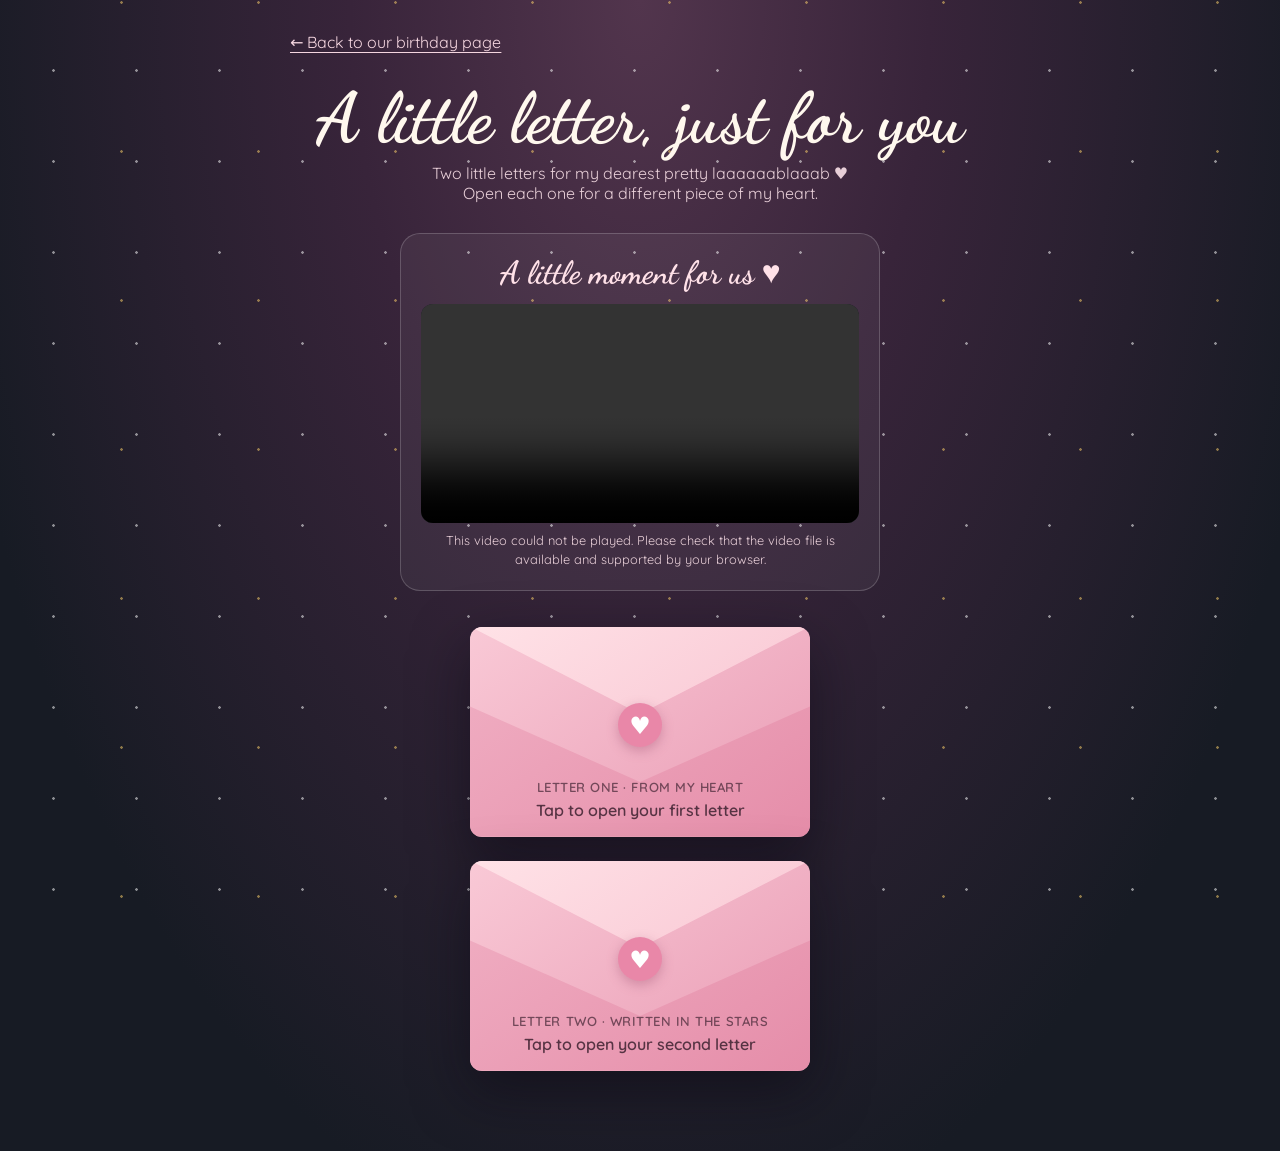
==== letter.html @ aec0d4db "Add interactive letter pages with envelope animations and birthday video - Create separate letter.ht" ====
<!DOCTYPE html>
<html lang="en">
<head>
<meta charset="utf-8">
<meta name="viewport" content="width=device-width, initial-scale=1">
<meta name="theme-color" content="#171b24">
<title>A Birthday Letter for My Love</title>
<link rel="preconnect" href="https://fonts.googleapis.com">
<link rel="preconnect" href="https://fonts.gstatic.com" crossorigin>
<link href="https://fonts.googleapis.com/css2?family=Dancing+Script:wght@600;700&family=Quicksand:wght@500;600&display=swap" rel="stylesheet">
<style>
:root{color-scheme:dark;--night:#171b24;--plum:#38243a;--ink:#463746;--paper:#fff8ee;--rose:#e987a8;--gold:#ffd36d}
*{box-sizing:border-box}
body{margin:0;min-height:100vh;padding:32px 16px 56px;background:radial-gradient(ellipse at 50% 0%,#52354d 0,var(--plum) 32%,var(--night) 78%);color:#fff8ee;font-family:Quicksand,system-ui,sans-serif}
body::before{content:"";position:fixed;inset:0;pointer-events:none;opacity:.5;background-image:radial-gradient(#fff 1px,transparent 1.5px),radial-gradient(#ffd36d 1px,transparent 1.5px);background-size:83px 91px,137px 149px;background-position:12px 25px,53px 77px}
body.zooming{overflow:hidden}
body.zooming .back,body.zooming .intro,body.zooming .video-section,body.zooming .envelope-wrap .envelope:not(.is-zooming),body.zooming .letter{opacity:0;transition:opacity .3s ease}
body.reading .back,body.reading .intro,body.reading .video-section,body.reading .envelope-wrap{display:none}
main{position:relative;width:min(100%,700px);margin:0 auto}
.back{display:inline-block;margin:0 0 30px;color:#f5d6e0;text-underline-offset:4px}
.intro{text-align:center;margin:0 auto 30px}
.intro h1,.letter h2{font-family:"Dancing Script",cursive}
.intro h1{font-size:clamp(2.5rem,9vw,4.4rem);line-height:1.04;margin:0 0 8px}
.intro p{margin:0;color:#e8cfd8}
.video-section{max-width:480px;margin:0 auto 36px;padding:20px;border:1px solid #ffffff30;border-radius:20px;background:#ffffff0d;text-align:center}
.video-section h2{margin:0 0 12px;color:#ffe1e8;font:700 2rem "Dancing Script",cursive}
.video-section video{display:block;width:100%;max-height:60vh;border-radius:12px;background:#171b24}
.video-section p{margin:8px 0 0;color:#e8cfd8;font-size:.8rem;line-height:1.5}
.envelope-wrap{display:grid;place-items:center;margin:24px auto}
.envelope{position:relative;isolation:isolate;width:min(88vw,340px);height:210px;padding:0;overflow:visible;border:0;border-radius:12px;background:transparent;color:#563343;box-shadow:0 20px 55px #09081180;cursor:pointer;font:600 1rem Quicksand,system-ui,sans-serif;transition:transform .2s,box-shadow .2s}
.envelope:hover{transform:translateY(-4px);box-shadow:0 26px 65px #09081199}
.envelope:focus-visible,.back:focus-visible{outline:3px solid var(--gold);outline-offset:5px}
.envelope-back,.envelope-front,.envelope-flap,.paper-slip{position:absolute;left:0;width:100%}
.envelope-back{inset:0;border-radius:12px;background:linear-gradient(145deg,#f9c9d6,#e99bb4)}
.paper-slip{z-index:2;bottom:22px;left:12%;display:grid;width:76%;height:145px;place-items:center;border-radius:6px 6px 0 0;background:var(--paper);color:#8f4c69;box-shadow:0 3px 12px #56334330;font-family:"Dancing Script",cursive;font-size:1.45rem;opacity:0;pointer-events:none}
.envelope-front{z-index:3;bottom:0;height:62%;border-radius:0 0 12px 12px;background:linear-gradient(145deg,#efabc0,#e58da9);clip-path:polygon(0 100%,0 0,50% 58%,100% 0,100% 100%)}
.envelope-flap{z-index:4;top:0;height:112px;border-radius:12px 12px 0 0;background:linear-gradient(145deg,#ffe2e7,#f8c5d2);clip-path:polygon(0 0,100% 0,50% 78%);transform-origin:top;backface-visibility:hidden}
.seal{position:absolute;z-index:5;top:76px;left:50%;display:grid;place-items:center;width:44px;height:44px;border-radius:50%;transform:translateX(-50%);background:var(--rose);color:white;font-size:1.5rem;box-shadow:0 4px 12px #9f527266}
.envelope-name,.envelope-label{position:absolute;z-index:5;left:0;width:100%;display:block;padding:0 10px;text-align:center}
.envelope-name{bottom:42px;font-size:.82rem;letter-spacing:.04em;text-transform:uppercase;opacity:.8}
.envelope-label{bottom:17px}
.envelope.is-open .paper-slip{opacity:1}
.envelope.is-open .paper-slip{transform:translateY(-78px)}
.envelope.is-open .envelope-flap{transform:rotateX(180deg)}
.envelope.is-open .seal{opacity:0}
.envelope.is-zooming{position:fixed;z-index:20;top:0;left:0;margin:0;animation:zoom-through 1.6s ease-in-out forwards}
.envelope.is-zooming .paper-slip{animation:letter-emerge 1.1s cubic-bezier(.2,.8,.2,1) forwards;opacity:1}
.envelope.is-zooming .envelope-flap{animation:flap-open .45s ease-in forwards}
.envelope.is-zooming .seal{animation:seal-open .35s ease forwards}
.letter[hidden]{display:none}
.letter{margin:0 auto;padding:clamp(24px,6vw,50px);border-radius:8px;background:var(--paper);color:var(--ink);box-shadow:0 22px 70px #08071080;line-height:1.85;font-size:1rem}
.letter h2{margin:0 0 22px;text-align:center;color:#8f4c69;font-size:clamp(2.2rem,7vw,3rem);line-height:1.1}
.letter p{margin:0 0 1.1em}
.letter .poem{padding:18px 0;margin:20px auto;text-align:center;color:#784b67;font-family:"Dancing Script",cursive;font-size:1.4rem;line-height:1.55}
.letter .poem p{margin:0 0 .75em}
.letter .signoff{margin-top:24px;text-align:right;color:#8f4c69;font-family:"Dancing Script",cursive;font-size:1.7rem;line-height:1.4}
.letter .closing{margin-top:20px;text-align:center;color:#8f4c69;font-family:"Dancing Script",cursive;font-size:1.65rem}
.fold,.next-letter{display:block;margin:22px auto 0;padding:11px 20px;border:0;border-radius:99px;background:#563343;color:#fff8ee;font:600 .95rem Quicksand,system-ui,sans-serif;cursor:pointer}
.fold:focus-visible,.next-letter:focus-visible{outline:3px solid #d87c9b;outline-offset:3px}
@media (prefers-reduced-motion:no-preference){.letter:not([hidden]){animation:appear .65s ease both}.letter.letter-pop{animation:letter-pop .65s cubic-bezier(.2,1.35,.35,1) both}.seal{animation:heartbeat 2s ease-in-out infinite}}
@keyframes appear{from{opacity:0;transform:translateY(14px)}to{opacity:1;transform:translateY(0)}}
@keyframes heartbeat{50%{transform:translateX(-50%) scale(1.08)}}
@keyframes letter-emerge{from{opacity:0;transform:translateY(0)}to{opacity:1;transform:translateY(-78px)}}
@keyframes flap-open{to{transform:rotateX(180deg)}}
@keyframes zoom-through{
0%,25%{transform:translate(var(--start-x),var(--start-y)) scale(1);opacity:1}
55%{transform:translate(calc(50vw - 50%),calc(50vh - 50%)) scale(1.3);opacity:1}
90%{transform:translate(calc(50vw - 50%),calc(50vh - 50%)) scale(7);opacity:1}
100%{transform:translate(calc(50vw - 50%),calc(50vh - 50%)) scale(9);opacity:0}
}
@keyframes seal-open{to{opacity:0;transform:translateX(-50%) scale(.6)}}
@keyframes letter-pop{from{opacity:0;transform:translateY(36px) scale(.72)}to{opacity:1;transform:translateY(0) scale(1)}}
@media (prefers-reduced-motion:reduce){*,*::before,*::after{scroll-behavior:auto!important}}
</style>
</head>
<body>
<main>
<a class="back" href="index.html">← Back to our birthday page</a>
<header class="intro">
<h1>A little letter, just for you</h1>
<p>Two little letters for my dearest pretty laaaaaablaaab ♥<br>Open each one for a different piece of my heart.</p>
</header>
<section class="video-section" aria-labelledby="video-title">
<h2 id="video-title">A little moment for us ♥</h2>
<video id="memory-video" controls playsinline preload="metadata" autoplay muted src="video/50b1204d-c2b8-4afb-bb21-424cca010d5f.mp4">Your browser does not support video playback.</video>
<p id="video-status" role="status" aria-live="polite"></p>
</section>
<div class="envelope-wrap">
<button class="envelope letter-toggle" type="button" aria-expanded="false" aria-controls="birthday-letter" data-open-label="Your first letter is open ♥" data-closed-label="Tap to open your first letter">
<span class="envelope-back" aria-hidden="true"></span>
<span class="paper-slip" aria-hidden="true">A little note for you ♥</span>
<span class="envelope-front" aria-hidden="true"></span>
<span class="envelope-flap" aria-hidden="true"></span>
<span class="seal" aria-hidden="true">♥</span>
<span class="envelope-name">Letter one · From my heart</span>
<span class="envelope-label">Tap to open your first letter</span>
</button>
</div>
<article class="letter" id="birthday-letter" hidden>
<h2 tabindex="-1">To my dearest pretty laaaaaablaaab,</h2>
<p>Happy birthday, my love! Today is your day, and you are sooo pretty, laaaaaablaaab—just like always. I'm so happy nga nagkuyog ta and that we got to celebrate your birthday together. Sunod, I'll make sure nga mas mapa-happy pa nato imong celebration.</p>
<p>Thank you, love, for everything. Layo na ta'g naabot, pero layo pa ta'g journey—and through every part of it, I'll be with you always. I will love you no matter what happens. I want to keep putting a smile on your face and loving you for the rest of my life. I know words aren't enough, but I promise nga paningkamotan nako nga tinuod ang tanan nakong gisulti.</p>
<p>You light up my world, laaaaaablaaab, and you are so important to me. I want to see you smiling and being your true self. Naa gyud tay ups and downs, but remember: sa tanang seasons nga atong nalabyan ug malabyan pa, naa ra gihapon ko sa imong kilid. I may not always know what you're struggling with, but naa ra ko pirmi—ready maminaw, mo-comfort nimo, ug moatiman nimo.</p>
<p>I treat you as my queen and my princess, and no one could ever replace you. I'm so sure of us, love. I know we're still young, and marrying each other takes time and patience. I'll wait patiently, keep improving myself, and work toward becoming a better boyfriend—and someday, husband. I have my imperfections, laaaaaablaaab, but I'm willing to grow into a better version of myself and build a life with you, especially with God at the center of it.</p>
<p>Kapila na nako ni gisulti, but I really mean it: tinood ang tanan nakong gipang-ingon. Bawi ra ko, ha, love. Thank you for staying and for choosing me despite our arguments and the problems we've been through. Even when we're both tired—physically or mentally—naa ra gihapon ko sa imong side. We can rest together, love.</p>
<p>I may not have a physical gift for you, but I can give you my loyalty and my love, for as long as I live. I see my future in your eyes, and I want to stand by your side while we reach our plans and dreams together.</p>
<p>I love everything about you: how you treat and understand me; the way you smile, think, laugh, and speak; your eyes, your lips, and your beautiful personality. Ikaw ang usa sa mga rason nga nausab ko ug naningkamot ko mahimong mas maayo pa. I love how you always look for a way to fix things when we have problems—like when you helped me look for a way to sort out my tuition. Thank you for caring that much.</p>
<p>I love our silly moments and every moment we spend together. I love how you prioritize and care for your family and your education. I love how you love my family, too. Kasabot ko nga usahay maulaw ka, and that's okay, laaaaaablaaab—kasabot ra ko nimo, ug gihigugma gihapon tika. I love the little ways you comfort me, like patting my head or my back when I have a problem. I appreciate you so much, forever and ever, my beautiful birthday girl.</p>
<p>I want to see you win, laaaaaablaaab, and I'll always be your number one supporter. We'll worship God together and be thankful for His blessings and guidance. I love you, I miss you, and I'll stay by your side—always.</p>
<p>Happy birthday once again, my love! Amping ka always, ha. I know you might be asleep right now, but I wanted you to wake up knowing just how much I love you.</p>
<p class="closing">I looovee you soo much, my beautiful birthday girl ♥</p>
<p class="signoff">Forever yours,<br>your love</p>
<button class="next-letter" type="button">Next letter ♥</button>
<button class="fold" id="fold-letter" type="button">Fold the letter</button>
</article>
<div class="envelope-wrap">
<button class="envelope letter-toggle" type="button" aria-expanded="false" aria-controls="star-letter" data-open-label="Your second letter is open ♥" data-closed-label="Tap to open your second letter">
<span class="envelope-back" aria-hidden="true"></span>
<span class="paper-slip" aria-hidden="true">A little note for you ♥</span>
<span class="envelope-front" aria-hidden="true"></span>
<span class="envelope-flap" aria-hidden="true"></span>
<span class="seal" aria-hidden="true">♥</span>
<span class="envelope-name">Letter two · Written in the stars</span>
<span class="envelope-label">Tap to open your second letter</span>
</button>
</div>
<article class="letter" id="star-letter" hidden>
<h2 tabindex="-1">To my favorite light,</h2>
<div class="poem" aria-label="A poem about our love">
<p>Out in the dark where the galaxies turn,<br>A million distant beacons burn,<br>Spinning through time in a silver haze,<br>Chasing the warmth of brighter days.</p>
<p>Yet out of all the stars I’ve known,<br>None shine as soft as what we’ve grown,<br>A steady light through thick and thin,<br>The sweetest place I’ve ever been.</p>
<p>You are the gravity holding me near,<br>The calm in the rush of every year,<br>The hand I reach for in the night,<br>My forever home, my favorite light.</p>
</div>
<p class="closing">Happy birthday, my love. You will always be my favorite light. ♥</p>
<p class="signoff">All my love,<br>forever yours</p>
<button class="fold" type="button">Fold the letter</button>
</article>
</main>
<script>
(function(){
  var buttons=document.querySelectorAll('.letter-toggle');
  var letters=document.querySelectorAll('.letter');
  var video=document.getElementById('memory-video');
  var videoStatus=document.getElementById('video-status');
  var transitioning=false;
  video.addEventListener('play',function(){video.muted=false});
  video.addEventListener('error',function(){
    videoStatus.textContent='This video could not be played. Please check that the video file is available and supported by your browser.';
  });
  function resetLetters(){
    Array.prototype.forEach.call(letters,function(letter){
      letter.hidden=true;
      letter.classList.remove('letter-pop');
    });
    Array.prototype.forEach.call(buttons,function(button){
      button.classList.remove('is-open');
      button.setAttribute('aria-expanded','false');
      button.querySelector('.envelope-label').textContent=button.getAttribute('data-closed-label');
    });
  }
  function openLetter(openButton,fromNext){
    if(transitioning)return;
    transitioning=true;
    video.pause();
    var rect=openButton.getBoundingClientRect();
    var startX=fromNext?(window.innerWidth-Math.min(window.innerWidth*.88,340))/2:rect.left;
    var startY=fromNext?(window.innerHeight-210)/2:rect.top;
    openButton.style.setProperty('--start-x',startX+'px');
    openButton.style.setProperty('--start-y',startY+'px');
    resetLetters();
    var letter=document.getElementById(openButton.getAttribute('aria-controls'));
    var label=openButton.querySelector('.envelope-label');
    document.body.classList.remove('reading');
    document.body.classList.add('zooming');
    openButton.classList.add('is-zooming');
    openButton.disabled=true;
    label.textContent='Opening your letter...';
    function revealLetter(){
      openButton.removeEventListener('animationend',onZoomEnd);
      document.body.classList.remove('zooming');
      document.body.classList.add('reading');
      openButton.classList.remove('is-zooming');
      openButton.classList.add('is-open');
      openButton.disabled=false;
      openButton.setAttribute('aria-expanded','true');
      label.textContent=openButton.getAttribute('data-open-label');
      letter.hidden=false;
      letter.classList.add('letter-pop');
      letter.scrollIntoView({behavior:'auto',block:'start'});
      letter.querySelector('h2').focus({preventScroll:true});
      transitioning=false;
    }
    function onZoomEnd(event){
      if(event.target===openButton&&event.animationName==='zoom-through'){revealLetter();}
    }
    if(window.matchMedia('(prefers-reduced-motion: reduce)').matches){revealLetter();}
    else{openButton.addEventListener('animationend',onZoomEnd);}
  }
  Array.prototype.forEach.call(buttons,function(openButton){
    var letter=document.getElementById(openButton.getAttribute('aria-controls'));
    openButton.addEventListener('click',function(){openLetter(openButton,false)});
    letter.querySelector('.fold').addEventListener('click',function(){
      resetLetters();
      document.body.classList.remove('reading');
      openButton.focus();
      openButton.scrollIntoView({behavior:'auto',block:'center'});
    });
  });
  document.querySelector('.next-letter').addEventListener('click',function(){openLetter(buttons[1],true)});
})();
</script>
</body>
</html>
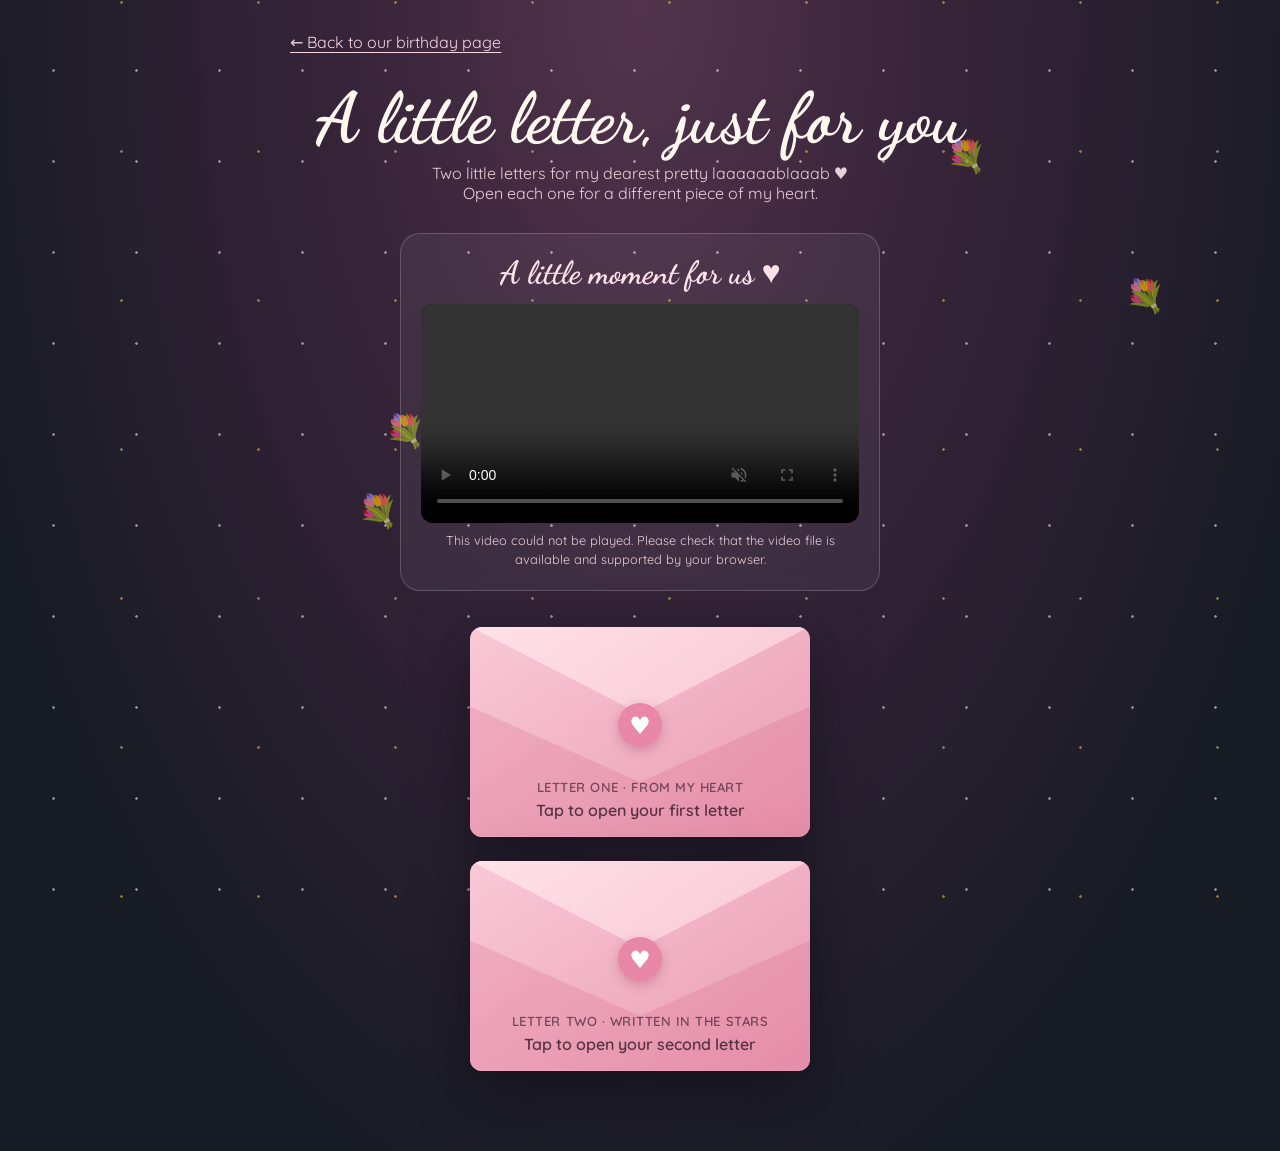
==== commit 0ea4e8ef: "Add romantic flower animations to letter pages - Floating petals fall continuously from top of page " ====
--- a/letter.html
+++ b/letter.html
@@ -70,10 +70,21 @@
 }
 @keyframes seal-open{to{opacity:0;transform:translateX(-50%) scale(.6)}}
 @keyframes letter-pop{from{opacity:0;transform:translateY(36px) scale(.72)}to{opacity:1;transform:translateY(0) scale(1)}}
-@media (prefers-reduced-motion:reduce){*,*::before,*::after{scroll-behavior:auto!important}}
+@keyframes float-petal{0%{opacity:0;transform:translateY(-20px) translateX(0) rotate(0deg)}10%{opacity:1}90%{opacity:1}100%{opacity:0;transform:translateY(100vh) translateX(80px) rotate(360deg)}}
+@keyframes sway{0%,100%{transform:translateX(0)}50%{transform:translateX(20px)}}
+@keyframes bloom{0%{transform:scale(0) rotate(0deg)}50%{transform:scale(1.1)}100%{transform:scale(1) rotate(360deg)}}
+@keyframes glow-pulse{0%,100%{opacity:.6}50%{opacity:1}}
+.flower-scene{position:fixed;inset:0;pointer-events:none;z-index:0;overflow:hidden}
+.flower-scene.reading{z-index:0}
+.petal{position:absolute;font-size:1.5rem;opacity:0;will-change:transform}
+.flower{position:absolute;font-size:2rem;opacity:.7;will-change:transform}
+.daisy{animation:sway 4s ease-in-out infinite,glow-pulse 3s ease-in-out infinite}
+.rose{animation:bloom 8s ease-in-out infinite,glow-pulse 4s ease-in-out infinite}
+@media (prefers-reduced-motion:reduce){*,*::before,*::after{scroll-behavior:auto!important}.petal{animation:none!important}.flower{animation:none!important}}
 </style>
 </head>
 <body>
+<div class="flower-scene" id="flowers" aria-hidden="true"></div>
 <main>
 <a class="back" href="index.html">← Back to our birthday page</a>
 <header class="intro">
@@ -142,7 +153,42 @@
   var letters=document.querySelectorAll('.letter');
   var video=document.getElementById('memory-video');
   var videoStatus=document.getElementById('video-status');
+  var flowerScene=document.getElementById('flowers');
   var transitioning=false;
+  
+  function createFlowers(){
+    if(window.matchMedia('(prefers-reduced-motion: reduce)').matches)return;
+    flowerScene.innerHTML='';
+    var flowers=['🌼','🌹','🌸','💐','🌺'];
+    var petals=['🌼','✿','❀','✻','⚘'];
+    
+    for(var i=0;i<8;i++){
+      var petal=document.createElement('div');
+      petal.className='petal';
+      petal.textContent=petals[Math.random()*petals.length|0];
+      petal.style.left=Math.random()*100+'%';
+      petal.style.top=-50+'px';
+      petal.style.animationName='float-petal';
+      petal.style.animationDuration=(8+Math.random()*6)+'s';
+      petal.style.animationDelay=Math.random()*2+'s';
+      petal.style.animationIterationCount='infinite';
+      flowerScene.appendChild(petal);
+    }
+    
+    for(var j=0;j<4;j++){
+      var flower=document.createElement('div');
+      flower.className='flower '+(Math.random()>.5?'daisy':'rose');
+      flower.textContent=flowers[Math.random()*flowers.length|0];
+      flower.style.left=(10+Math.random()*80)+'%';
+      flower.style.top=(10+Math.random()*60)+'%';
+      flower.style.animationDelay=Math.random()*2+'s';
+      flowerScene.appendChild(flower);
+    }
+  }
+  
+  createFlowers();
+  window.addEventListener('resize',createFlowers);
+  
   video.addEventListener('play',function(){video.muted=false});
   video.addEventListener('error',function(){
     videoStatus.textContent='This video could not be played. Please check that the video file is available and supported by your browser.';
@@ -162,6 +208,7 @@
     if(transitioning)return;
     transitioning=true;
     video.pause();
+    flowerScene.classList.add('reading');
     var rect=openButton.getBoundingClientRect();
     var startX=fromNext?(window.innerWidth-Math.min(window.innerWidth*.88,340))/2:rect.left;
     var startY=fromNext?(window.innerHeight-210)/2:rect.top;
@@ -202,6 +249,7 @@
     letter.querySelector('.fold').addEventListener('click',function(){
       resetLetters();
       document.body.classList.remove('reading');
+      flowerScene.classList.remove('reading');
       openButton.focus();
       openButton.scrollIntoView({behavior:'auto',block:'center'});
     });
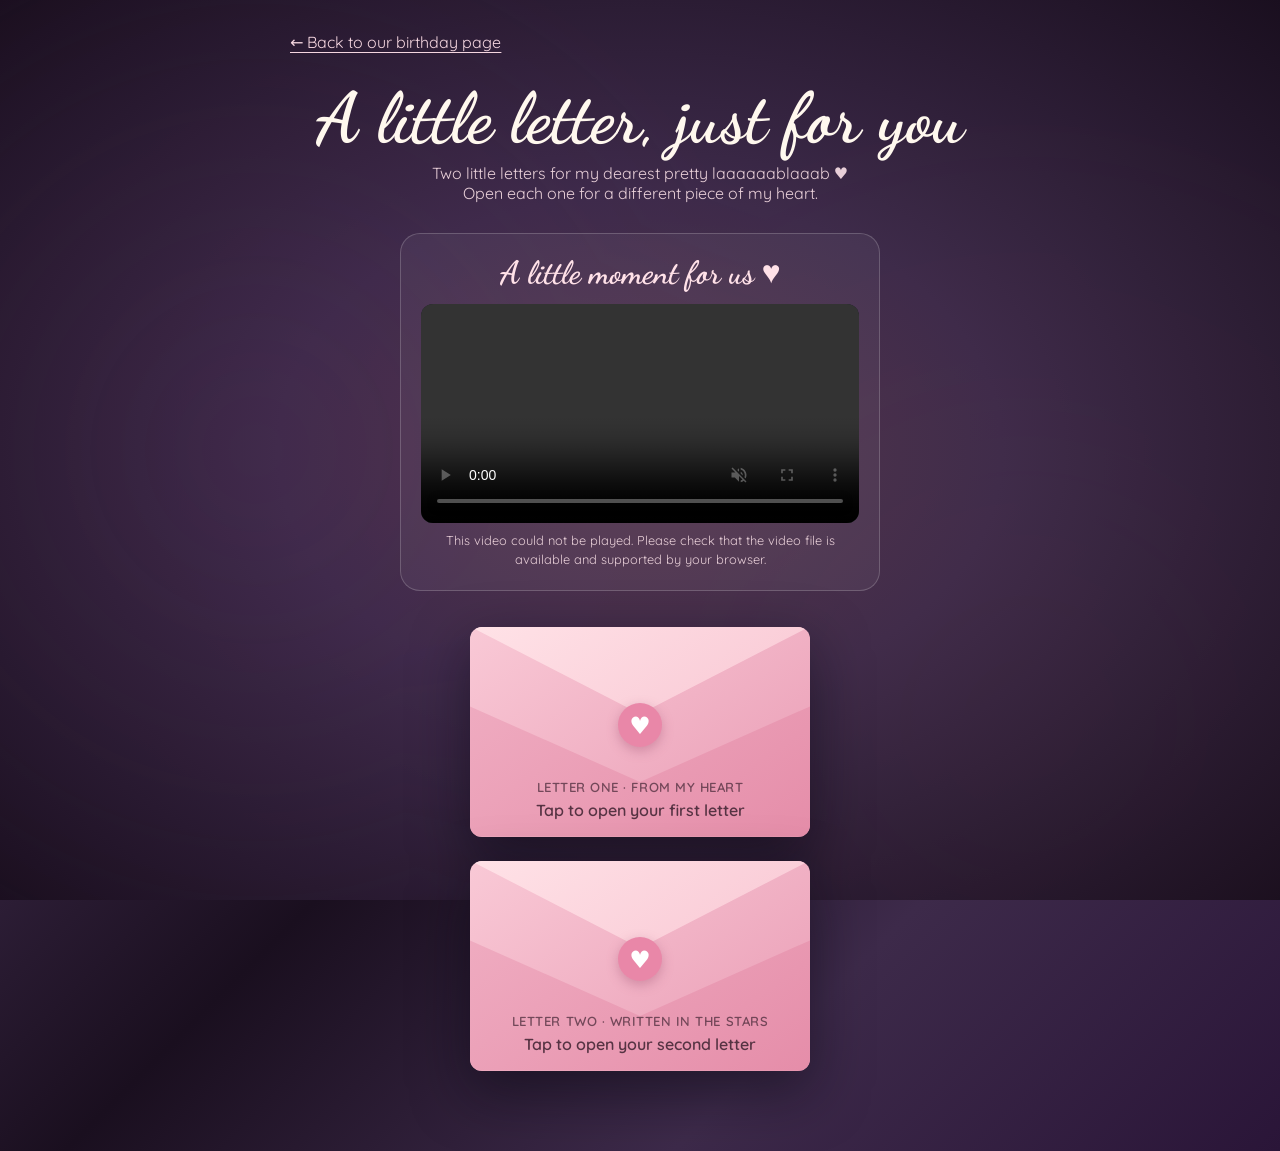
==== commit 9c07eaec: "Replace video and redesign aesthetic background - Replace memory video with 'video 2.mp4' - Remove a" ====
--- a/letter.html
+++ b/letter.html
@@ -9,10 +9,11 @@
 <link rel="preconnect" href="https://fonts.gstatic.com" crossorigin>
 <link href="https://fonts.googleapis.com/css2?family=Dancing+Script:wght@600;700&family=Quicksand:wght@500;600&display=swap" rel="stylesheet">
 <style>
-:root{color-scheme:dark;--night:#171b24;--plum:#38243a;--ink:#463746;--paper:#fff8ee;--rose:#e987a8;--gold:#ffd36d}
+:root{color-scheme:dark;--night:#1a0f1f;--plum:#3d2a4a;--ink:#463746;--paper:#fff8ee;--rose:#e987a8;--gold:#ffd36d}
 *{box-sizing:border-box}
-body{margin:0;min-height:100vh;padding:32px 16px 56px;background:radial-gradient(ellipse at 50% 0%,#52354d 0,var(--plum) 32%,var(--night) 78%);color:#fff8ee;font-family:Quicksand,system-ui,sans-serif}
-body::before{content:"";position:fixed;inset:0;pointer-events:none;opacity:.5;background-image:radial-gradient(#fff 1px,transparent 1.5px),radial-gradient(#ffd36d 1px,transparent 1.5px);background-size:83px 91px,137px 149px;background-position:12px 25px,53px 77px}
+body{margin:0;min-height:100vh;padding:32px 16px 56px;background:linear-gradient(135deg,#2a1538 0%,#3d2a4a 25%,#1a0f1f 50%,#3d2a4a 75%,#2a1538 100%);color:#fff8ee;font-family:Quicksand,system-ui,sans-serif}
+body::before{content:"";position:fixed;inset:0;pointer-events:none;opacity:.08;background-image:radial-gradient(circle at 20% 50%,#e987a8 0,transparent 50%),radial-gradient(circle at 80% 80%,#ffd36d 0,transparent 50%);mix-blend-mode:overlay}
+body::after{content:"";position:fixed;inset:0;pointer-events:none;z-index:-1;background:radial-gradient(ellipse at 50% 50%,#52354d 0%,var(--plum) 40%,var(--night) 100%)}
 body.zooming{overflow:hidden}
 body.zooming .back,body.zooming .intro,body.zooming .video-section,body.zooming .envelope-wrap .envelope:not(.is-zooming),body.zooming .letter{opacity:0;transition:opacity .3s ease}
 body.reading .back,body.reading .intro,body.reading .video-section,body.reading .envelope-wrap{display:none}
@@ -70,21 +71,10 @@
 }
 @keyframes seal-open{to{opacity:0;transform:translateX(-50%) scale(.6)}}
 @keyframes letter-pop{from{opacity:0;transform:translateY(36px) scale(.72)}to{opacity:1;transform:translateY(0) scale(1)}}
-@keyframes float-petal{0%{opacity:0;transform:translateY(-20px) translateX(0) rotate(0deg)}10%{opacity:1}90%{opacity:1}100%{opacity:0;transform:translateY(100vh) translateX(80px) rotate(360deg)}}
-@keyframes sway{0%,100%{transform:translateX(0)}50%{transform:translateX(20px)}}
-@keyframes bloom{0%{transform:scale(0) rotate(0deg)}50%{transform:scale(1.1)}100%{transform:scale(1) rotate(360deg)}}
-@keyframes glow-pulse{0%,100%{opacity:.6}50%{opacity:1}}
-.flower-scene{position:fixed;inset:0;pointer-events:none;z-index:0;overflow:hidden}
-.flower-scene.reading{z-index:0}
-.petal{position:absolute;font-size:1.5rem;opacity:0;will-change:transform}
-.flower{position:absolute;font-size:2rem;opacity:.7;will-change:transform}
-.daisy{animation:sway 4s ease-in-out infinite,glow-pulse 3s ease-in-out infinite}
-.rose{animation:bloom 8s ease-in-out infinite,glow-pulse 4s ease-in-out infinite}
-@media (prefers-reduced-motion:reduce){*,*::before,*::after{scroll-behavior:auto!important}.petal{animation:none!important}.flower{animation:none!important}}
+@media (prefers-reduced-motion:reduce){*,*::before,*::after{scroll-behavior:auto!important}}
 </style>
 </head>
 <body>
-<div class="flower-scene" id="flowers" aria-hidden="true"></div>
 <main>
 <a class="back" href="index.html">← Back to our birthday page</a>
 <header class="intro">
@@ -93,7 +83,7 @@
 </header>
 <section class="video-section" aria-labelledby="video-title">
 <h2 id="video-title">A little moment for us ♥</h2>
-<video id="memory-video" controls playsinline preload="metadata" autoplay muted src="video/50b1204d-c2b8-4afb-bb21-424cca010d5f.mp4">Your browser does not support video playback.</video>
+<video id="memory-video" controls playsinline preload="metadata" autoplay muted src="video/video%202.mp4">Your browser does not support video playback.</video>
 <p id="video-status" role="status" aria-live="polite"></p>
 </section>
 <div class="envelope-wrap">
@@ -153,41 +143,7 @@
   var letters=document.querySelectorAll('.letter');
   var video=document.getElementById('memory-video');
   var videoStatus=document.getElementById('video-status');
-  var flowerScene=document.getElementById('flowers');
   var transitioning=false;
-  
-  function createFlowers(){
-    if(window.matchMedia('(prefers-reduced-motion: reduce)').matches)return;
-    flowerScene.innerHTML='';
-    var flowers=['🌼','🌹','🌸','💐','🌺'];
-    var petals=['🌼','✿','❀','✻','⚘'];
-    
-    for(var i=0;i<8;i++){
-      var petal=document.createElement('div');
-      petal.className='petal';
-      petal.textContent=petals[Math.random()*petals.length|0];
-      petal.style.left=Math.random()*100+'%';
-      petal.style.top=-50+'px';
-      petal.style.animationName='float-petal';
-      petal.style.animationDuration=(8+Math.random()*6)+'s';
-      petal.style.animationDelay=Math.random()*2+'s';
-      petal.style.animationIterationCount='infinite';
-      flowerScene.appendChild(petal);
-    }
-    
-    for(var j=0;j<4;j++){
-      var flower=document.createElement('div');
-      flower.className='flower '+(Math.random()>.5?'daisy':'rose');
-      flower.textContent=flowers[Math.random()*flowers.length|0];
-      flower.style.left=(10+Math.random()*80)+'%';
-      flower.style.top=(10+Math.random()*60)+'%';
-      flower.style.animationDelay=Math.random()*2+'s';
-      flowerScene.appendChild(flower);
-    }
-  }
-  
-  createFlowers();
-  window.addEventListener('resize',createFlowers);
   
   video.addEventListener('play',function(){video.muted=false});
   video.addEventListener('error',function(){
@@ -208,7 +164,6 @@
     if(transitioning)return;
     transitioning=true;
     video.pause();
-    flowerScene.classList.add('reading');
     var rect=openButton.getBoundingClientRect();
     var startX=fromNext?(window.innerWidth-Math.min(window.innerWidth*.88,340))/2:rect.left;
     var startY=fromNext?(window.innerHeight-210)/2:rect.top;
@@ -249,7 +204,6 @@
     letter.querySelector('.fold').addEventListener('click',function(){
       resetLetters();
       document.body.classList.remove('reading');
-      flowerScene.classList.remove('reading');
       openButton.focus();
       openButton.scrollIntoView({behavior:'auto',block:'center'});
     });
